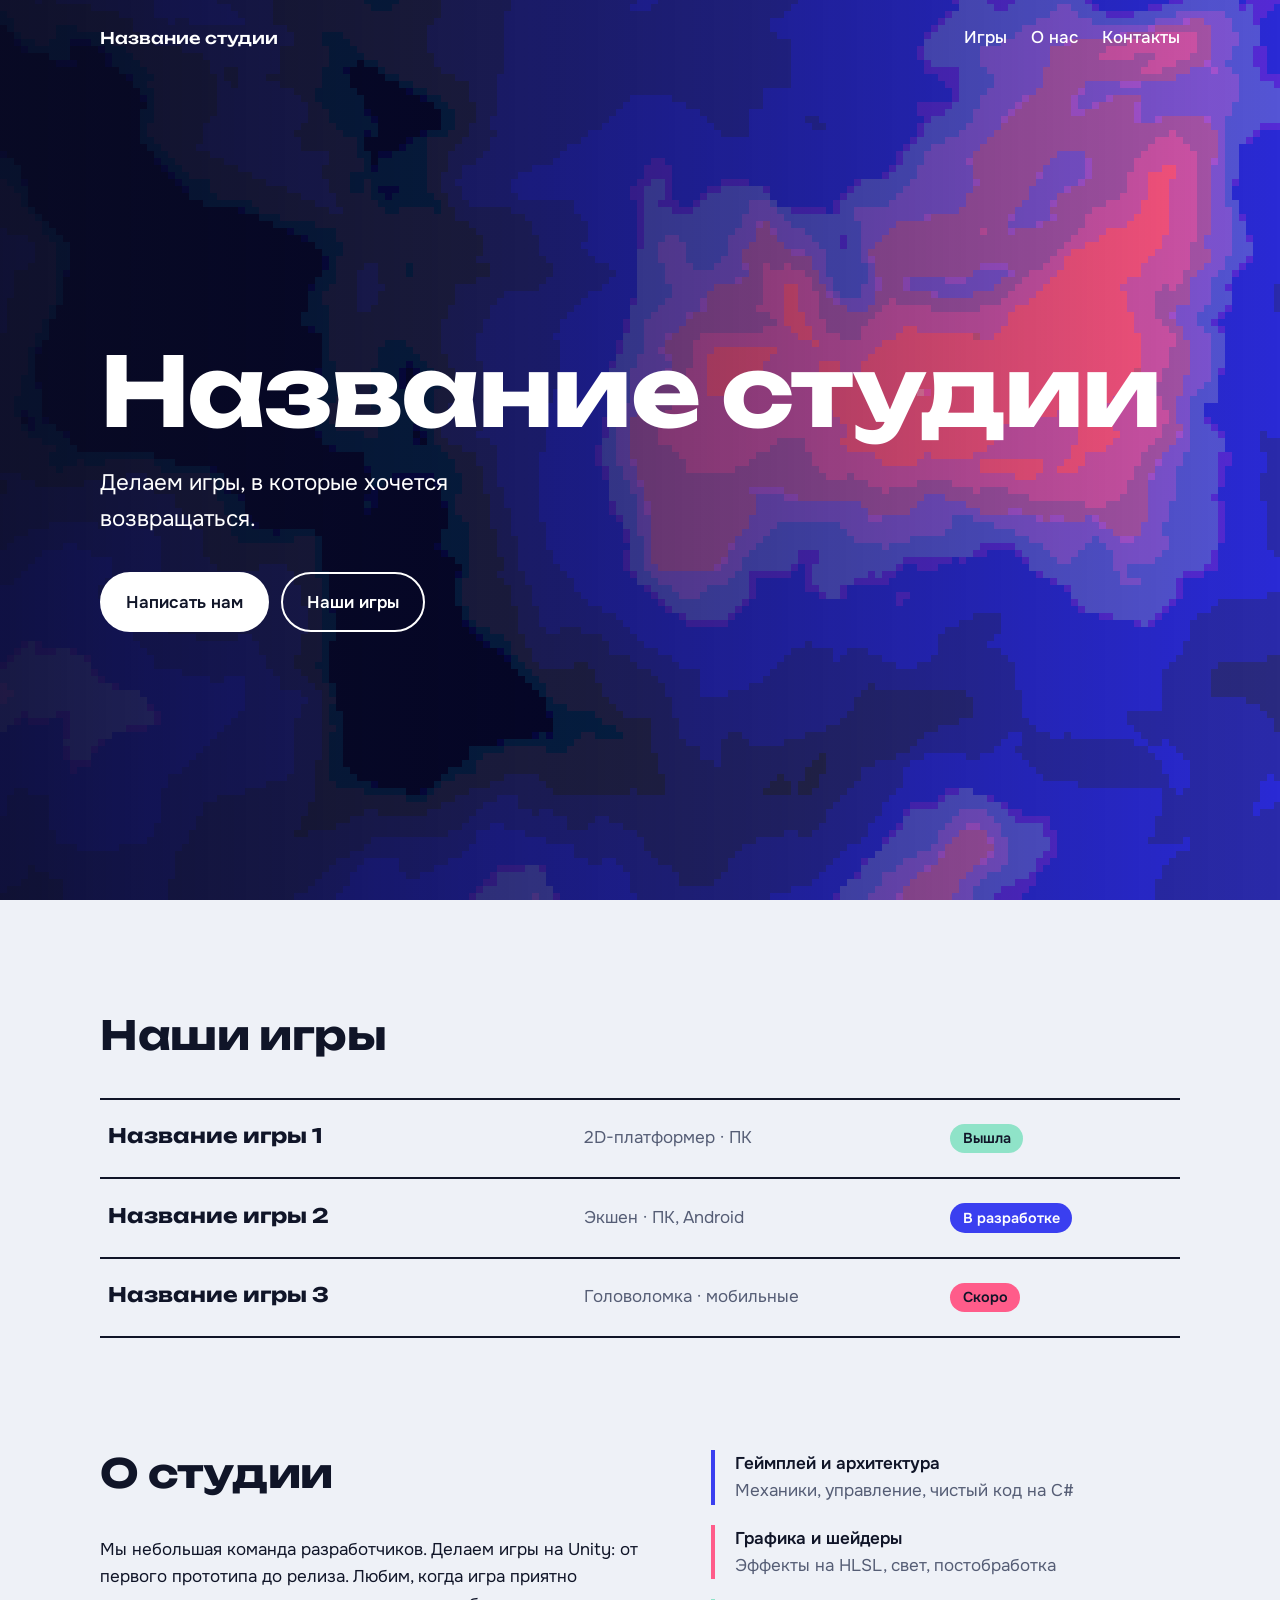
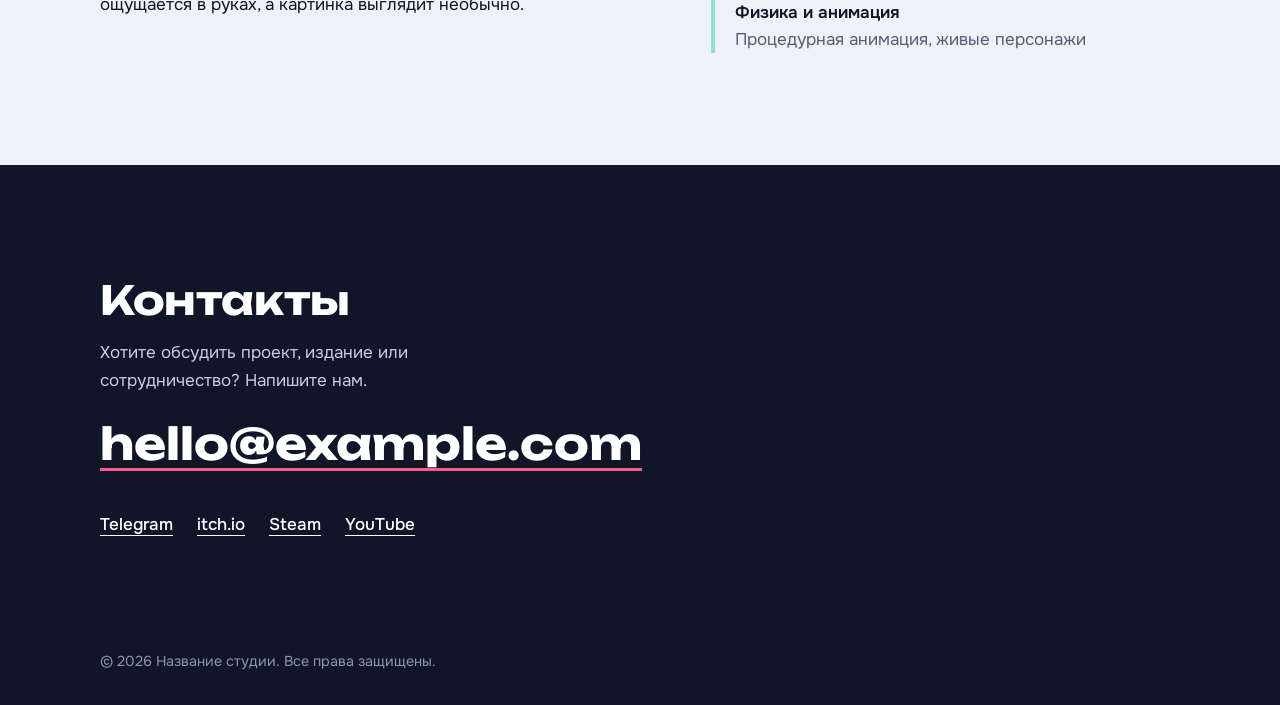
==== index.html @ 26292c89 "source repo import" ====
<!DOCTYPE html>
<html lang="ru">
<head>
<meta charset="utf-8">
<meta name="viewport" content="width=device-width, initial-scale=1">
<title>Название студии — разработка игр</title>
<meta name="description" content="Небольшая студия, которая делает игры на Unity. Смотрите наши проекты и пишите нам.">
<link rel="icon" href="data:image/svg+xml,<svg xmlns='http://www.w3.org/2000/svg' viewBox='0 0 100 100'><text y='.9em' font-size='90'>🎮</text></svg>">
<link rel="preconnect" href="https://fonts.googleapis.com">
<link rel="preconnect" href="https://fonts.gstatic.com" crossorigin>
<link href="https://fonts.googleapis.com/css2?family=Onest:wght@400;500;600&family=Unbounded:wght@500;700&display=swap" rel="stylesheet">
<style>
:root{
  --paper:#EEF1F7; --ink:#101528; --muted:#555d75;
  --cobalt:#3A3FF0; --pink:#FF5C8A; --mint:#8FE3C8;
  --display:"Unbounded","Arial Black",system-ui,sans-serif;
  --body:"Onest",system-ui,-apple-system,"Segoe UI",sans-serif;
}
*{box-sizing:border-box;margin:0}
html{scroll-behavior:smooth}
body{background:var(--paper);color:var(--ink);font:400 1.0625rem/1.6 var(--body);-webkit-font-smoothing:antialiased}
a{color:inherit}
:focus-visible{outline:3px solid var(--pink);outline-offset:3px}
.wrap{width:min(1080px,100% - 2.5rem);margin-inline:auto}

/* Hero */
.hero{position:relative;min-height:100svh;display:flex;flex-direction:column;color:#fff;background:linear-gradient(135deg,#14163f,#3A3FF0 60%,#FF5C8A);overflow:hidden}
.hero canvas{position:absolute;inset:0;width:100%;height:100%;display:block}
.hero::after{content:"";position:absolute;inset:0;background:linear-gradient(90deg,rgba(10,12,35,.82),rgba(10,12,35,.35) 60%,rgba(10,12,35,0))}
.hero>*:not(canvas){position:relative;z-index:1}
.nav{display:flex;justify-content:space-between;align-items:center;padding-block:1.5rem}
.logo{font:700 1rem var(--display);text-decoration:none}
.nav ul{display:flex;gap:1.5rem;list-style:none;padding:0}
.nav a{text-decoration:none;font-weight:500}
.nav ul a:hover{text-decoration:underline;text-underline-offset:6px}
.hero-body{margin-block:auto;padding-block:4rem}
.hero h1{font:700 clamp(2.4rem,8vw,6rem)/1.02 var(--display);letter-spacing:-.02em;max-width:12ch}
.hero p{margin-top:1.5rem;font-size:clamp(1.1rem,2.2vw,1.4rem);max-width:30ch}
.actions{display:flex;flex-wrap:wrap;gap:.75rem;margin-top:2.25rem}
.btn{display:inline-block;padding:.9rem 1.5rem;border-radius:999px;font-weight:600;text-decoration:none;border:2px solid #fff;transition:background .15s,color .15s}
.btn.solid{background:#fff;color:var(--ink)}
.btn.solid:hover{background:var(--mint);border-color:var(--mint)}
.btn.line:hover{background:#fff;color:var(--ink)}

/* Sections */
section.block{padding-block:clamp(4rem,10vw,7rem)}
h2{font:700 clamp(1.6rem,4vw,2.5rem)/1.15 var(--display);letter-spacing:-.01em;margin-bottom:2.5rem}

/* Games */
.games{list-style:none;padding:0;border-bottom:2px solid var(--ink)}
.game{display:grid;grid-template-columns:2fr 1.5fr 1fr;gap:1rem 2rem;align-items:baseline;padding:1.5rem .5rem;border-top:2px solid var(--ink);transition:background .15s,padding .15s}
.game:hover{background:#fff;padding-inline:1.25rem}
.game h3{font:700 1.25rem/1.2 var(--display)}
.game span{color:var(--muted)}
.tag{justify-self:start;padding:.2rem .8rem;border-radius:999px;background:var(--mint);color:var(--ink)!important;font-size:.9rem;font-weight:600}
.tag.soon{background:var(--pink)}
.tag.dev{background:var(--cobalt);color:#fff!important}

/* About */
.about{display:grid;grid-template-columns:1.2fr 1fr;gap:3rem}
.about p{max-width:52ch}
.skills{list-style:none;padding:0;display:grid;gap:1.25rem}
.skills li{padding-left:1.25rem;border-left:4px solid var(--cobalt)}
.skills li:nth-child(2){border-color:var(--pink)}
.skills li:nth-child(3){border-color:var(--mint)}
.skills b{display:block;font-weight:600}
.skills span{color:var(--muted)}

/* Contact */
.contact{background:var(--ink);color:#fff}
.contact h2{margin-bottom:1rem}
.contact p{max-width:40ch;color:#c8cee0}
.mail{display:inline-block;margin-top:1.5rem;font:700 clamp(1.3rem,4.5vw,2.75rem)/1.2 var(--display);text-decoration-thickness:3px;text-underline-offset:8px;text-decoration-color:var(--pink)}
.mail:hover{text-decoration-color:var(--mint)}
.links{display:flex;flex-wrap:wrap;gap:1.5rem;list-style:none;padding:0;margin-top:2.5rem}
.links a{font-weight:500;text-underline-offset:5px}
footer{background:var(--ink);color:#8d95ad;padding-bottom:2rem;font-size:.9rem}

@media (max-width:720px){
  .nav ul{gap:1rem}
  .game{grid-template-columns:1fr;gap:.35rem}
  .about{grid-template-columns:1fr;gap:2.5rem}
}
</style>
</head>
<body>

<header class="hero" id="top">
  <canvas id="fx" aria-hidden="true"></canvas>
  <div class="wrap">
    <nav class="nav" aria-label="Основное меню">
      <!-- ЗАМЕНИТЕ: название студии -->
      <a class="logo" href="#top">Название студии</a>
      <ul>
        <li><a href="#games">Игры</a></li>
        <li><a href="#about">О нас</a></li>
        <li><a href="#contact">Контакты</a></li>
      </ul>
    </nav>
  </div>
  <div class="wrap hero-body">
    <h1>Название студии</h1>
    <p>Делаем игры, в которые хочется возвращаться.</p>
    <div class="actions">
      <a class="btn solid" href="#contact">Написать нам</a>
      <a class="btn line" href="#games">Наши игры</a>
    </div>
  </div>
</header>

<main>
  <section class="block" id="games">
    <div class="wrap">
      <h2>Наши игры</h2>
      <!-- ЗАМЕНИТЕ: названия, жанры, платформы, ссылки -->
      <ul class="games">
        <li class="game">
          <h3>Название игры 1</h3>
          <span>2D-платформер · ПК</span>
          <span class="tag">Вышла</span>
        </li>
        <li class="game">
          <h3>Название игры 2</h3>
          <span>Экшен · ПК, Android</span>
          <span class="tag dev">В разработке</span>
        </li>
        <li class="game">
          <h3>Название игры 3</h3>
          <span>Головоломка · мобильные</span>
          <span class="tag soon">Скоро</span>
        </li>
      </ul>
    </div>
  </section>

  <section class="block" id="about" style="padding-top:0">
    <div class="wrap about">
      <div>
        <h2>О студии</h2>
        <p>Мы небольшая команда разработчиков. Делаем игры на Unity: от первого прототипа до релиза. Любим, когда игра приятно ощущается в руках, а картинка выглядит необычно.</p>
      </div>
      <ul class="skills">
        <li><b>Геймплей и архитектура</b><span>Механики, управление, чистый код на C#</span></li>
        <li><b>Графика и шейдеры</b><span>Эффекты на HLSL, свет, постобработка</span></li>
        <li><b>Физика и анимация</b><span>Процедурная анимация, живые персонажи</span></li>
      </ul>
    </div>
  </section>

  <section class="block contact" id="contact">
    <div class="wrap">
      <h2>Контакты</h2>
      <p>Хотите обсудить проект, издание или сотрудничество? Напишите нам.</p>
      <!-- ЗАМЕНИТЕ: почта и ссылки -->
      <a class="mail" href="mailto:hello@example.com">hello@example.com</a>
      <ul class="links">
        <li><a href="https://t.me/your_studio">Telegram</a></li>
        <li><a href="https://your-studio.itch.io">itch.io</a></li>
        <li><a href="https://store.steampowered.com/">Steam</a></li>
        <li><a href="https://youtube.com/">YouTube</a></li>
      </ul>
    </div>
  </section>
</main>

<footer>
  <div class="wrap">© <span id="year">2026</span> Название студии. Все права защищены.</div>
</footer>

<script>
document.getElementById('year').textContent = new Date().getFullYear();

// Шейдер в шапке: пиксельный «живой» фон. Если WebGL нет, остаётся градиент.
(function () {
  var cv = document.getElementById('fx');
  var gl = cv.getContext('webgl');
  if (!gl) return;

  var vs = 'attribute vec2 a;void main(){gl_Position=vec4(a,0.,1.);}';
  var fs = [
    'precision mediump float;',
    'uniform vec2 r;uniform float t;uniform vec2 m;',
    'float h(vec2 p){return fract(sin(dot(p,vec2(127.1,311.7)))*43758.5453);}',
    'float n(vec2 p){vec2 i=floor(p),f=fract(p);f=f*f*(3.-2.*f);',
    ' return mix(mix(h(i),h(i+vec2(1,0)),f.x),mix(h(i+vec2(0,1)),h(i+vec2(1,1)),f.x),f.y);}',
    'float fbm(vec2 p){float v=0.,a=.5;for(int i=0;i<5;i++){v+=a*n(p);p*=2.;a*=.5;}return v;}',
    'void main(){',
    ' vec2 px=floor(gl_FragCoord.xy/7.)*7.+3.5;',
    ' vec2 p=(px-.5*r)/r.y;',
    ' float d=length(p-(m-.5*r)/r.y);',
    ' p+=.18*vec2(fbm(p*3.+t*.1),fbm(p*3.-t*.1+5.));',
    ' float q=fbm(p*2.5+vec2(fbm(p*2.+t*.15)))+.35*exp(-d*3.);',
    ' vec3 c=mix(vec3(.06,.07,.2),vec3(.23,.25,.94),smoothstep(.2,.7,q));',
    ' c=mix(c,vec3(1.,.36,.54),smoothstep(.6,.85,q));',
    ' c+=vec3(.56,.89,.78)*smoothstep(.85,1.,q)*.6;',
    ' c=floor(c*6.+.5)/6.;',
    ' gl_FragColor=vec4(c,1.);}'
  ].join('\n');

  function sh(type, src) {
    var s = gl.createShader(type);
    gl.shaderSource(s, src); gl.compileShader(s);
    return gl.getShaderParameter(s, gl.COMPILE_STATUS) ? s : null;
  }
  var v = sh(gl.VERTEX_SHADER, vs), f = sh(gl.FRAGMENT_SHADER, fs);
  if (!v || !f) return;
  var pr = gl.createProgram();
  gl.attachShader(pr, v); gl.attachShader(pr, f); gl.linkProgram(pr);
  if (!gl.getProgramParameter(pr, gl.LINK_STATUS)) return;
  gl.useProgram(pr);

  var buf = gl.createBuffer();
  gl.bindBuffer(gl.ARRAY_BUFFER, buf);
  gl.bufferData(gl.ARRAY_BUFFER, new Float32Array([-1,-1, 1,-1, -1,1, 1,1]), gl.STATIC_DRAW);
  var loc = gl.getAttribLocation(pr, 'a');
  gl.enableVertexAttribArray(loc);
  gl.vertexAttribPointer(loc, 2, gl.FLOAT, false, 0, 0);

  var uR = gl.getUniformLocation(pr, 'r'), uT = gl.getUniformLocation(pr, 't'), uM = gl.getUniformLocation(pr, 'm');
  var mouse = [0, 0], start = performance.now();
  var still = window.matchMedia('(prefers-reduced-motion: reduce)').matches;

  function resize() {
    cv.width = cv.clientWidth; cv.height = cv.clientHeight;
    gl.viewport(0, 0, cv.width, cv.height);
    if (!mouse[0]) mouse = [cv.width * .7, cv.height * .5];
  }
  function draw(now) {
    gl.uniform2f(uR, cv.width, cv.height);
    gl.uniform1f(uT, still ? 0 : (now - start) / 1000);
    gl.uniform2f(uM, mouse[0], mouse[1]);
    gl.drawArrays(gl.TRIANGLE_STRIP, 0, 4);
    if (!still) requestAnimationFrame(draw);
  }
  window.addEventListener('resize', function () { resize(); if (still) draw(0); });
  cv.parentElement.addEventListener('pointermove', function (e) {
    var b = cv.getBoundingClientRect();
    mouse = [e.clientX - b.left, b.height - (e.clientY - b.top)];
    if (still) draw(0);
  });
  resize();
  requestAnimationFrame(draw);
})();
</script>
</body>
</html>
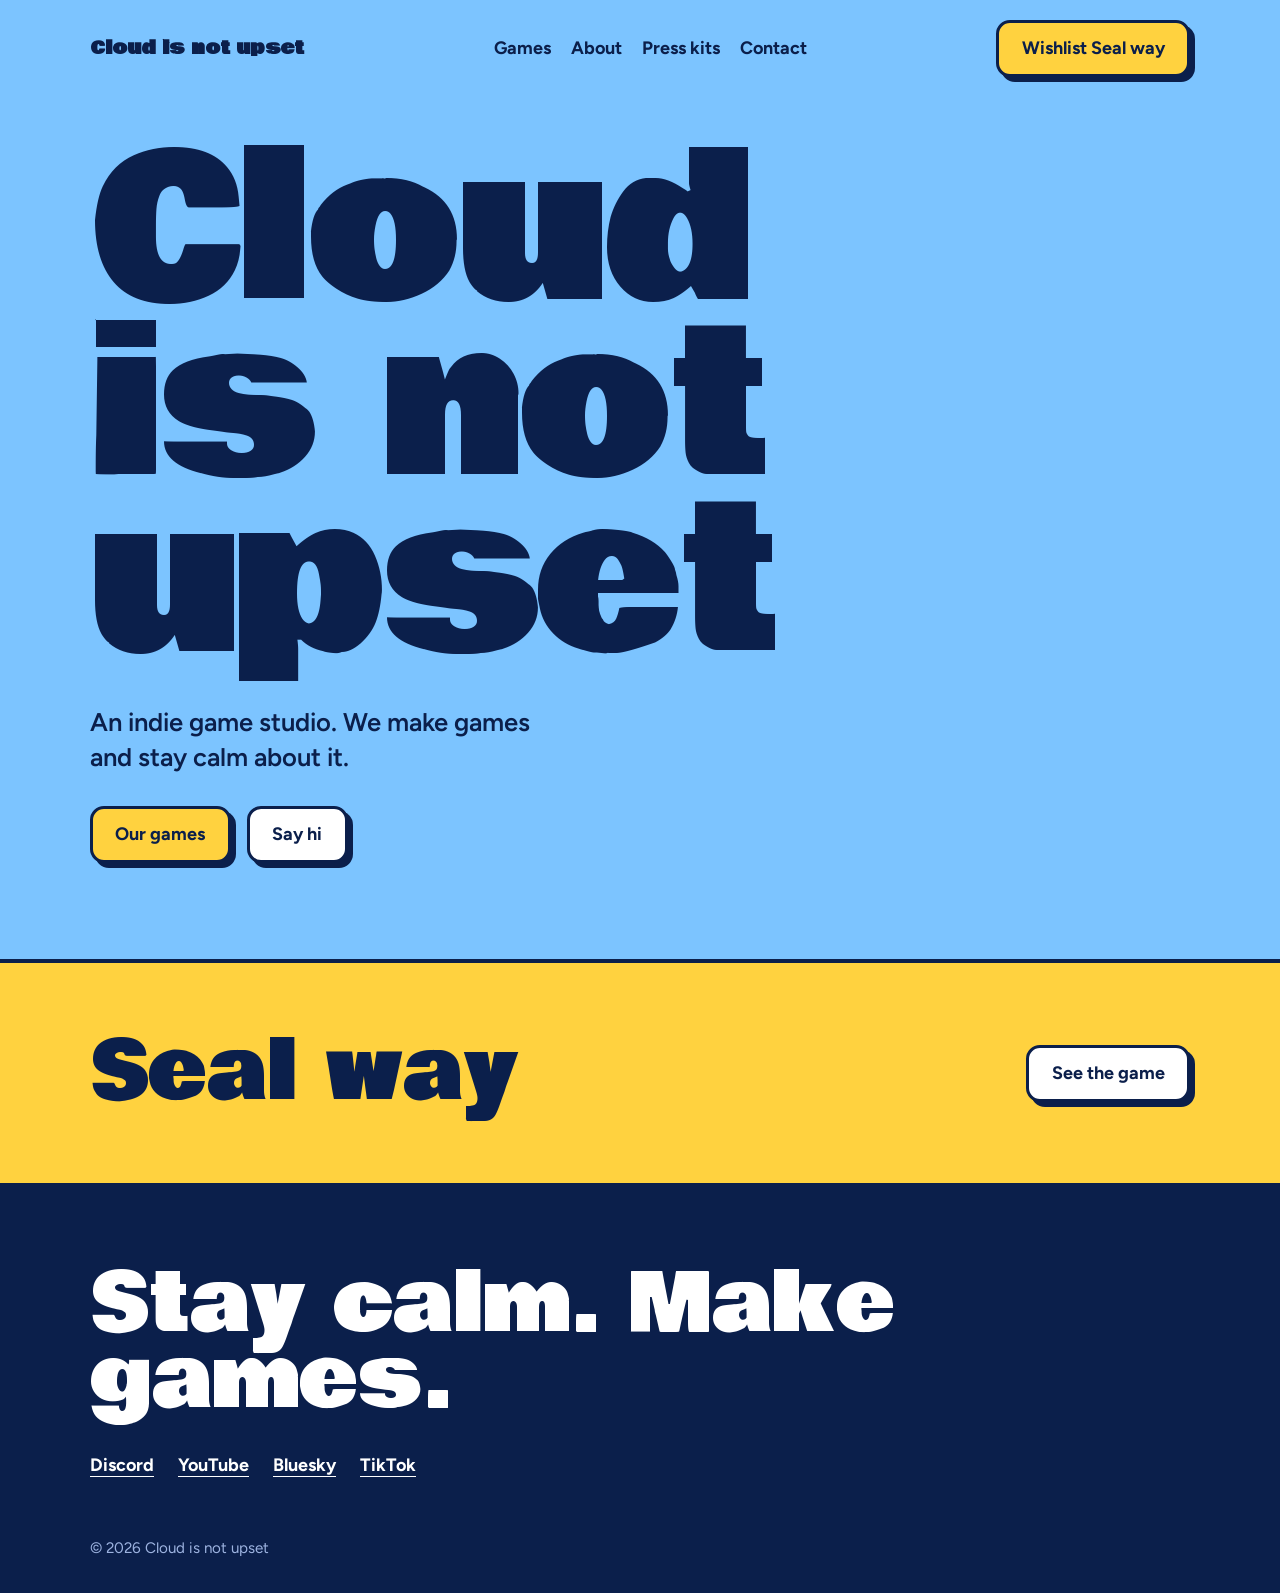
==== commit 2403bab7: "feat;" ====
--- a/index.html
+++ b/index.html
@@ -1,246 +1,52 @@
 <!DOCTYPE html>
-<html lang="ru">
+<html lang="en">
 <head>
 <meta charset="utf-8">
 <meta name="viewport" content="width=device-width, initial-scale=1">
-<title>Название студии — разработка игр</title>
-<meta name="description" content="Небольшая студия, которая делает игры на Unity. Смотрите наши проекты и пишите нам.">
-<link rel="icon" href="data:image/svg+xml,<svg xmlns='http://www.w3.org/2000/svg' viewBox='0 0 100 100'><text y='.9em' font-size='90'>🎮</text></svg>">
+<title>Cloud is not upset</title>
+<meta name="description" content="Cloud is not upset is an indie game studio. Home of Seal way.">
+<link rel="icon" href="data:image/svg+xml,<svg xmlns='http://www.w3.org/2000/svg' viewBox='0 0 100 100'><text y='.9em' font-size='90'>☁️</text></svg>">
 <link rel="preconnect" href="https://fonts.googleapis.com">
 <link rel="preconnect" href="https://fonts.gstatic.com" crossorigin>
-<link href="https://fonts.googleapis.com/css2?family=Onest:wght@400;500;600&family=Unbounded:wght@500;700&display=swap" rel="stylesheet">
-<style>
-:root{
-  --paper:#EEF1F7; --ink:#101528; --muted:#555d75;
-  --cobalt:#3A3FF0; --pink:#FF5C8A; --mint:#8FE3C8;
-  --display:"Unbounded","Arial Black",system-ui,sans-serif;
-  --body:"Onest",system-ui,-apple-system,"Segoe UI",sans-serif;
-}
-*{box-sizing:border-box;margin:0}
-html{scroll-behavior:smooth}
-body{background:var(--paper);color:var(--ink);font:400 1.0625rem/1.6 var(--body);-webkit-font-smoothing:antialiased}
-a{color:inherit}
-:focus-visible{outline:3px solid var(--pink);outline-offset:3px}
-.wrap{width:min(1080px,100% - 2.5rem);margin-inline:auto}
-
-/* Hero */
-.hero{position:relative;min-height:100svh;display:flex;flex-direction:column;color:#fff;background:linear-gradient(135deg,#14163f,#3A3FF0 60%,#FF5C8A);overflow:hidden}
-.hero canvas{position:absolute;inset:0;width:100%;height:100%;display:block}
-.hero::after{content:"";position:absolute;inset:0;background:linear-gradient(90deg,rgba(10,12,35,.82),rgba(10,12,35,.35) 60%,rgba(10,12,35,0))}
-.hero>*:not(canvas){position:relative;z-index:1}
-.nav{display:flex;justify-content:space-between;align-items:center;padding-block:1.5rem}
-.logo{font:700 1rem var(--display);text-decoration:none}
-.nav ul{display:flex;gap:1.5rem;list-style:none;padding:0}
-.nav a{text-decoration:none;font-weight:500}
-.nav ul a:hover{text-decoration:underline;text-underline-offset:6px}
-.hero-body{margin-block:auto;padding-block:4rem}
-.hero h1{font:700 clamp(2.4rem,8vw,6rem)/1.02 var(--display);letter-spacing:-.02em;max-width:12ch}
-.hero p{margin-top:1.5rem;font-size:clamp(1.1rem,2.2vw,1.4rem);max-width:30ch}
-.actions{display:flex;flex-wrap:wrap;gap:.75rem;margin-top:2.25rem}
-.btn{display:inline-block;padding:.9rem 1.5rem;border-radius:999px;font-weight:600;text-decoration:none;border:2px solid #fff;transition:background .15s,color .15s}
-.btn.solid{background:#fff;color:var(--ink)}
-.btn.solid:hover{background:var(--mint);border-color:var(--mint)}
-.btn.line:hover{background:#fff;color:var(--ink)}
-
-/* Sections */
-section.block{padding-block:clamp(4rem,10vw,7rem)}
-h2{font:700 clamp(1.6rem,4vw,2.5rem)/1.15 var(--display);letter-spacing:-.01em;margin-bottom:2.5rem}
-
-/* Games */
-.games{list-style:none;padding:0;border-bottom:2px solid var(--ink)}
-.game{display:grid;grid-template-columns:2fr 1.5fr 1fr;gap:1rem 2rem;align-items:baseline;padding:1.5rem .5rem;border-top:2px solid var(--ink);transition:background .15s,padding .15s}
-.game:hover{background:#fff;padding-inline:1.25rem}
-.game h3{font:700 1.25rem/1.2 var(--display)}
-.game span{color:var(--muted)}
-.tag{justify-self:start;padding:.2rem .8rem;border-radius:999px;background:var(--mint);color:var(--ink)!important;font-size:.9rem;font-weight:600}
-.tag.soon{background:var(--pink)}
-.tag.dev{background:var(--cobalt);color:#fff!important}
-
-/* About */
-.about{display:grid;grid-template-columns:1.2fr 1fr;gap:3rem}
-.about p{max-width:52ch}
-.skills{list-style:none;padding:0;display:grid;gap:1.25rem}
-.skills li{padding-left:1.25rem;border-left:4px solid var(--cobalt)}
-.skills li:nth-child(2){border-color:var(--pink)}
-.skills li:nth-child(3){border-color:var(--mint)}
-.skills b{display:block;font-weight:600}
-.skills span{color:var(--muted)}
-
-/* Contact */
-.contact{background:var(--ink);color:#fff}
-.contact h2{margin-bottom:1rem}
-.contact p{max-width:40ch;color:#c8cee0}
-.mail{display:inline-block;margin-top:1.5rem;font:700 clamp(1.3rem,4.5vw,2.75rem)/1.2 var(--display);text-decoration-thickness:3px;text-underline-offset:8px;text-decoration-color:var(--pink)}
-.mail:hover{text-decoration-color:var(--mint)}
-.links{display:flex;flex-wrap:wrap;gap:1.5rem;list-style:none;padding:0;margin-top:2.5rem}
-.links a{font-weight:500;text-underline-offset:5px}
-footer{background:var(--ink);color:#8d95ad;padding-bottom:2rem;font-size:.9rem}
-
-@media (max-width:720px){
-  .nav ul{gap:1rem}
-  .game{grid-template-columns:1fr;gap:.35rem}
-  .about{grid-template-columns:1fr;gap:2.5rem}
-}
-</style>
+<link href="https://fonts.googleapis.com/css2?family=Bowlby+One&family=Figtree:wght@400;600;700&display=swap" rel="stylesheet">
+<link rel="stylesheet" href="style.css">
 </head>
 <body>
-
-<header class="hero" id="top">
-  <canvas id="fx" aria-hidden="true"></canvas>
+<header class="hero">
+  <div class="cloud" style="--w:260px;--y:38%;--t:70s;--d:-20s;--x:55%" aria-hidden="true"></div>
+  <div class="cloud" style="--w:180px;--y:62%;--t:90s;--d:-55s;--x:20%" aria-hidden="true"></div>
+  <div class="cloud" style="--w:340px;--y:78%;--t:110s;--d:-80s;--x:70%" aria-hidden="true"></div>
   <div class="wrap">
-    <nav class="nav" aria-label="Основное меню">
-      <!-- ЗАМЕНИТЕ: название студии -->
-      <a class="logo" href="#top">Название студии</a>
-      <ul>
-        <li><a href="#games">Игры</a></li>
-        <li><a href="#about">О нас</a></li>
-        <li><a href="#contact">Контакты</a></li>
-      </ul>
-    </nav>
-  </div>
-  <div class="wrap hero-body">
-    <h1>Название студии</h1>
-    <p>Делаем игры, в которые хочется возвращаться.</p>
-    <div class="actions">
-      <a class="btn solid" href="#contact">Написать нам</a>
-      <a class="btn line" href="#games">Наши игры</a>
+    <nav class="top" aria-label="Main"><a class="logo" href="index.html">Cloud is not upset</a><ul><li><a href="games.html">Games</a></li><li><a href="about.html">About</a></li><li><a href="press.html">Press kits</a></li><li><a href="contact.html">Contact</a></li></ul><a class="btn" href="https://store.steampowered.com/">Wishlist Seal way</a></nav>
+    <h1>Cloud<br>is not<br>upset</h1>
+    <p>An indie game studio. We make games and stay calm about it.</p>
+    <div class="btns">
+      <a class="btn" href="games.html">Our games</a>
+      <a class="btn white" href="contact.html">Say hi</a>
     </div>
   </div>
 </header>
-
 <main>
-  <section class="block" id="games">
+  <section class="band">
     <div class="wrap">
-      <h2>Наши игры</h2>
-      <!-- ЗАМЕНИТЕ: названия, жанры, платформы, ссылки -->
-      <ul class="games">
-        <li class="game">
-          <h3>Название игры 1</h3>
-          <span>2D-платформер · ПК</span>
-          <span class="tag">Вышла</span>
-        </li>
-        <li class="game">
-          <h3>Название игры 2</h3>
-          <span>Экшен · ПК, Android</span>
-          <span class="tag dev">В разработке</span>
-        </li>
-        <li class="game">
-          <h3>Название игры 3</h3>
-          <span>Головоломка · мобильные</span>
-          <span class="tag soon">Скоро</span>
-        </li>
-      </ul>
-    </div>
-  </section>
-
-  <section class="block" id="about" style="padding-top:0">
-    <div class="wrap about">
-      <div>
-        <h2>О студии</h2>
-        <p>Мы небольшая команда разработчиков. Делаем игры на Unity: от первого прототипа до релиза. Любим, когда игра приятно ощущается в руках, а картинка выглядит необычно.</p>
-      </div>
-      <ul class="skills">
-        <li><b>Геймплей и архитектура</b><span>Механики, управление, чистый код на C#</span></li>
-        <li><b>Графика и шейдеры</b><span>Эффекты на HLSL, свет, постобработка</span></li>
-        <li><b>Физика и анимация</b><span>Процедурная анимация, живые персонажи</span></li>
-      </ul>
-    </div>
-  </section>
-
-  <section class="block contact" id="contact">
-    <div class="wrap">
-      <h2>Контакты</h2>
-      <p>Хотите обсудить проект, издание или сотрудничество? Напишите нам.</p>
-      <!-- ЗАМЕНИТЕ: почта и ссылки -->
-      <a class="mail" href="mailto:hello@example.com">hello@example.com</a>
-      <ul class="links">
-        <li><a href="https://t.me/your_studio">Telegram</a></li>
-        <li><a href="https://your-studio.itch.io">itch.io</a></li>
-        <li><a href="https://store.steampowered.com/">Steam</a></li>
-        <li><a href="https://youtube.com/">YouTube</a></li>
-      </ul>
+      <h2>Seal way</h2>
+      <a class="btn white" href="games.html">See the game</a>
     </div>
   </section>
 </main>
-
 <footer>
-  <div class="wrap">© <span id="year">2026</span> Название студии. Все права защищены.</div>
+  <div class="wrap">
+    <h2>Stay calm. Make games.</h2>
+    <!-- REPLACE: social links -->
+    <ul class="links">
+      <li><a href="https://discord.com/">Discord</a></li>
+      <li><a href="https://www.youtube.com/">YouTube</a></li>
+      <li><a href="https://bsky.app/">Bluesky</a></li>
+      <li><a href="https://www.tiktok.com/">TikTok</a></li>
+    </ul>
+    <p class="fine">© <span id="year">2026</span> Cloud is not upset</p>
+  </div>
 </footer>
-
-<script>
-document.getElementById('year').textContent = new Date().getFullYear();
-
-// Шейдер в шапке: пиксельный «живой» фон. Если WebGL нет, остаётся градиент.
-(function () {
-  var cv = document.getElementById('fx');
-  var gl = cv.getContext('webgl');
-  if (!gl) return;
-
-  var vs = 'attribute vec2 a;void main(){gl_Position=vec4(a,0.,1.);}';
-  var fs = [
-    'precision mediump float;',
-    'uniform vec2 r;uniform float t;uniform vec2 m;',
-    'float h(vec2 p){return fract(sin(dot(p,vec2(127.1,311.7)))*43758.5453);}',
-    'float n(vec2 p){vec2 i=floor(p),f=fract(p);f=f*f*(3.-2.*f);',
-    ' return mix(mix(h(i),h(i+vec2(1,0)),f.x),mix(h(i+vec2(0,1)),h(i+vec2(1,1)),f.x),f.y);}',
-    'float fbm(vec2 p){float v=0.,a=.5;for(int i=0;i<5;i++){v+=a*n(p);p*=2.;a*=.5;}return v;}',
-    'void main(){',
-    ' vec2 px=floor(gl_FragCoord.xy/7.)*7.+3.5;',
-    ' vec2 p=(px-.5*r)/r.y;',
-    ' float d=length(p-(m-.5*r)/r.y);',
-    ' p+=.18*vec2(fbm(p*3.+t*.1),fbm(p*3.-t*.1+5.));',
-    ' float q=fbm(p*2.5+vec2(fbm(p*2.+t*.15)))+.35*exp(-d*3.);',
-    ' vec3 c=mix(vec3(.06,.07,.2),vec3(.23,.25,.94),smoothstep(.2,.7,q));',
-    ' c=mix(c,vec3(1.,.36,.54),smoothstep(.6,.85,q));',
-    ' c+=vec3(.56,.89,.78)*smoothstep(.85,1.,q)*.6;',
-    ' c=floor(c*6.+.5)/6.;',
-    ' gl_FragColor=vec4(c,1.);}'
-  ].join('\n');
-
-  function sh(type, src) {
-    var s = gl.createShader(type);
-    gl.shaderSource(s, src); gl.compileShader(s);
-    return gl.getShaderParameter(s, gl.COMPILE_STATUS) ? s : null;
-  }
-  var v = sh(gl.VERTEX_SHADER, vs), f = sh(gl.FRAGMENT_SHADER, fs);
-  if (!v || !f) return;
-  var pr = gl.createProgram();
-  gl.attachShader(pr, v); gl.attachShader(pr, f); gl.linkProgram(pr);
-  if (!gl.getProgramParameter(pr, gl.LINK_STATUS)) return;
-  gl.useProgram(pr);
-
-  var buf = gl.createBuffer();
-  gl.bindBuffer(gl.ARRAY_BUFFER, buf);
-  gl.bufferData(gl.ARRAY_BUFFER, new Float32Array([-1,-1, 1,-1, -1,1, 1,1]), gl.STATIC_DRAW);
-  var loc = gl.getAttribLocation(pr, 'a');
-  gl.enableVertexAttribArray(loc);
-  gl.vertexAttribPointer(loc, 2, gl.FLOAT, false, 0, 0);
-
-  var uR = gl.getUniformLocation(pr, 'r'), uT = gl.getUniformLocation(pr, 't'), uM = gl.getUniformLocation(pr, 'm');
-  var mouse = [0, 0], start = performance.now();
-  var still = window.matchMedia('(prefers-reduced-motion: reduce)').matches;
-
-  function resize() {
-    cv.width = cv.clientWidth; cv.height = cv.clientHeight;
-    gl.viewport(0, 0, cv.width, cv.height);
-    if (!mouse[0]) mouse = [cv.width * .7, cv.height * .5];
-  }
-  function draw(now) {
-    gl.uniform2f(uR, cv.width, cv.height);
-    gl.uniform1f(uT, still ? 0 : (now - start) / 1000);
-    gl.uniform2f(uM, mouse[0], mouse[1]);
-    gl.drawArrays(gl.TRIANGLE_STRIP, 0, 4);
-    if (!still) requestAnimationFrame(draw);
-  }
-  window.addEventListener('resize', function () { resize(); if (still) draw(0); });
-  cv.parentElement.addEventListener('pointermove', function (e) {
-    var b = cv.getBoundingClientRect();
-    mouse = [e.clientX - b.left, b.height - (e.clientY - b.top)];
-    if (still) draw(0);
-  });
-  resize();
-  requestAnimationFrame(draw);
-})();
-</script>
+<script src="script.js"></script>
 </body>
 </html>
--- a/style.css
+++ b/style.css
@@ -0,0 +1,93 @@
+:root{
+  --sky:#7CC4FF; --ink:#0B1F4B; --cloud:#fff; --sun:#FFD23F;
+  --display:"Bowlby One","Arial Black",Impact,sans-serif;
+  --body:"Figtree",system-ui,-apple-system,"Segoe UI",sans-serif;
+}
+*{box-sizing:border-box;margin:0}
+html{scroll-behavior:smooth}
+body{background:var(--sky);color:var(--ink);font:400 1.125rem/1.6 var(--body);-webkit-font-smoothing:antialiased}
+a{color:inherit}
+:focus-visible{outline:4px solid var(--ink);outline-offset:3px}
+.wrap{width:min(1100px,100% - 2.5rem);margin-inline:auto}
+
+/* Top bar */
+.top{position:relative;z-index:2;display:flex;flex-wrap:wrap;gap:1rem 2rem;justify-content:space-between;align-items:center;padding-block:1.25rem}
+.top ul{display:flex;flex-wrap:wrap;gap:1.25rem;list-style:none;padding:0}
+.top a{font-weight:700;text-decoration:none}
+.top ul a:hover{text-decoration:underline;text-decoration-thickness:3px;text-underline-offset:6px}
+.btn{display:inline-block;padding:.7rem 1.4rem;border:3px solid var(--ink);border-radius:14px;background:var(--sun);font-weight:700;text-decoration:none;box-shadow:5px 5px 0 var(--ink);transition:transform .12s,box-shadow .12s}
+.btn:hover{transform:translate(3px,3px);box-shadow:2px 2px 0 var(--ink)}
+.btn.white{background:var(--cloud)}
+
+/* Hero */
+.hero{position:relative;overflow:hidden;padding-bottom:clamp(3rem,8vw,6rem)}
+.hero h1{position:relative;z-index:1;font:400 clamp(3.4rem,17vw,12.5rem)/.88 var(--display);letter-spacing:-.02em;margin-top:clamp(1rem,4vw,3rem)}
+.hero p{position:relative;z-index:1;margin-top:2rem;max-width:26ch;font-size:clamp(1.2rem,2.4vw,1.6rem);font-weight:600;line-height:1.35}
+.cloud{position:absolute;width:var(--w);height:calc(var(--w)*.32);background:var(--cloud);border-radius:999px;left:-30%;top:var(--y);animation:drift var(--t) linear infinite;animation-delay:var(--d)}
+.cloud::before,.cloud::after{content:"";position:absolute;background:var(--cloud);border-radius:50%}
+.cloud::before{width:42%;height:140%;left:16%;bottom:35%}
+.cloud::after{width:30%;height:100%;left:46%;bottom:45%}
+@keyframes drift{to{transform:translateX(calc(100vw + 70%))}}
+@media (prefers-reduced-motion:reduce){.cloud{animation:none;left:var(--x)}}
+
+/* Games */
+.games{background:var(--sun);border-block:4px solid var(--ink);padding-block:clamp(3rem,8vw,6rem)}
+h2{font:400 clamp(2.4rem,7vw,5rem)/.95 var(--display);margin-bottom:2.5rem}
+.game{display:grid;grid-template-columns:1.4fr 1fr;gap:2.5rem;align-items:center}
+.trailer{position:relative;aspect-ratio:16/9;background:var(--ink);border:4px solid var(--ink);border-radius:20px;box-shadow:10px 10px 0 var(--ink);overflow:hidden;display:grid;place-items:center;color:var(--cloud)}
+.trailer iframe{position:absolute;inset:0;width:100%;height:100%;border:0}
+.play{width:84px;height:84px;border-radius:50%;background:var(--sun);display:grid;place-items:center}
+.play::after{content:"";margin-left:8px;border-left:26px solid var(--ink);border-block:16px solid transparent}
+.trailer small{position:absolute;bottom:1rem;left:1.25rem;font-weight:600}
+.game h3{font:400 clamp(2rem,5vw,3.25rem)/1 var(--display);margin-bottom:1rem}
+.game p{max-width:34ch}
+.game .btns{display:flex;flex-wrap:wrap;gap:1rem;margin-top:1.75rem}
+
+/* About */
+.about{padding-block:clamp(3rem,8vw,6rem)}
+.about p{max-width:36ch;font-size:clamp(1.35rem,3vw,2rem);font-weight:600;line-height:1.35}
+
+/* Press kits */
+.press{background:var(--cloud);border-top:4px solid var(--ink);padding-block:clamp(3rem,8vw,6rem)}
+.press-grid{display:grid;grid-template-columns:repeat(auto-fit,minmax(280px,1fr));gap:2.5rem}
+.panel{background:var(--sky);border:4px solid var(--ink);border-radius:20px;box-shadow:8px 8px 0 var(--ink);padding:1.75rem}
+.panel h3{font:400 1.5rem/1.1 var(--display);margin-bottom:1.25rem}
+.facts{display:grid;grid-template-columns:auto 1fr;gap:.6rem 1.25rem}
+.facts dt{font-weight:700}
+.facts dd{margin:0}
+.dl{list-style:none;padding:0;display:grid;gap:.75rem}
+.dl a{display:flex;justify-content:space-between;gap:1rem;padding:.75rem 1rem;background:var(--cloud);border:3px solid var(--ink);border-radius:12px;font-weight:700;text-decoration:none;transition:background .12s}
+.dl a:hover{background:var(--sun)}
+.dl small{font-weight:600;opacity:.7}
+.boiler{grid-column:1/-1}
+.boiler p{max-width:60ch}
+.boiler .btn{margin-top:1.25rem}
+button.btn{font:inherit;font-weight:700;color:inherit;cursor:pointer}
+
+/* Footer */
+footer{background:var(--ink);color:var(--cloud);padding-block:clamp(3rem,8vw,5rem) 2rem}
+footer h2{margin-bottom:2rem}
+.mail{font:400 clamp(1.2rem,4vw,2rem) var(--display);text-decoration-thickness:3px;text-underline-offset:8px;text-decoration-color:var(--sun)}
+.mail:hover{text-decoration-color:var(--sky)}
+.links{display:flex;flex-wrap:wrap;gap:1.5rem;list-style:none;padding:0;margin-top:2rem}
+.links a{font-weight:700;text-underline-offset:5px}
+.fine{margin-top:3.5rem;color:#9db3e0;font-size:.95rem}
+
+@media (max-width:760px){
+  .game{grid-template-columns:1fr}
+  .trailer{box-shadow:6px 6px 0 var(--ink)}
+}
+
+/* Multi-page additions */
+.logo{font:400 1.15rem/1 var(--display);text-decoration:none}
+.top ul a[aria-current]{text-decoration:underline;text-decoration-thickness:3px;text-underline-offset:6px}
+.page-head h1{font:400 clamp(3rem,12vw,8rem)/.9 var(--display);letter-spacing:-.02em;padding-block:clamp(1.5rem,5vw,4rem) clamp(2.5rem,7vw,5rem)}
+.hero .btns{position:relative;z-index:1;display:flex;flex-wrap:wrap;gap:1rem;margin-top:2rem}
+.band{background:var(--sun);border-block:4px solid var(--ink);padding-block:clamp(2.5rem,7vw,4.5rem)}
+.band .wrap{display:flex;flex-wrap:wrap;gap:1.5rem 3rem;justify-content:space-between;align-items:center}
+.band h2{margin:0}
+.contact-main{background:var(--sun);border-top:4px solid var(--ink);padding-block:clamp(3rem,8vw,6rem)}
+.contact-main p{max-width:30ch;font-size:clamp(1.3rem,3vw,1.8rem);font-weight:600;line-height:1.35}
+.big-mail{display:inline-block;margin-top:1.5rem;font:400 clamp(1.4rem,5.5vw,3.5rem)/1.15 var(--display);text-decoration-thickness:4px;text-underline-offset:8px;word-break:break-word}
+.about .btn{margin-top:2rem}
+
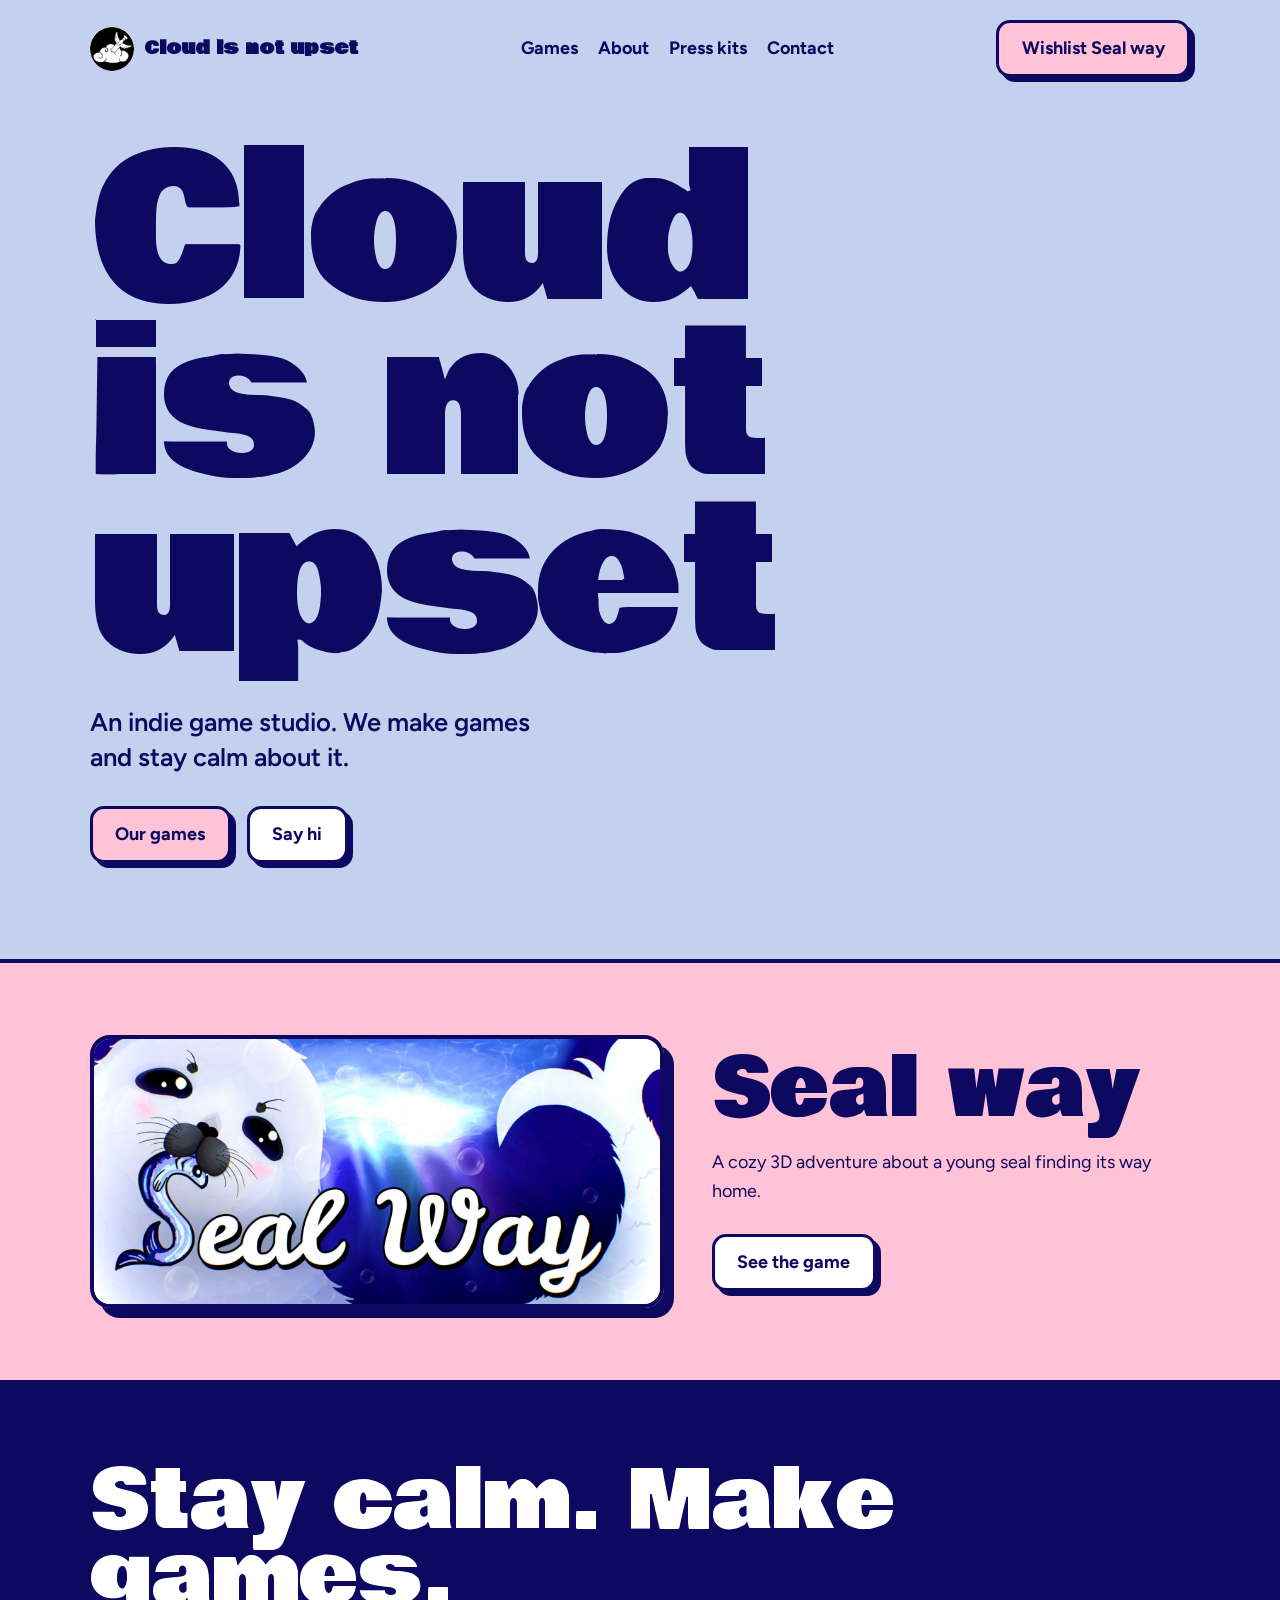
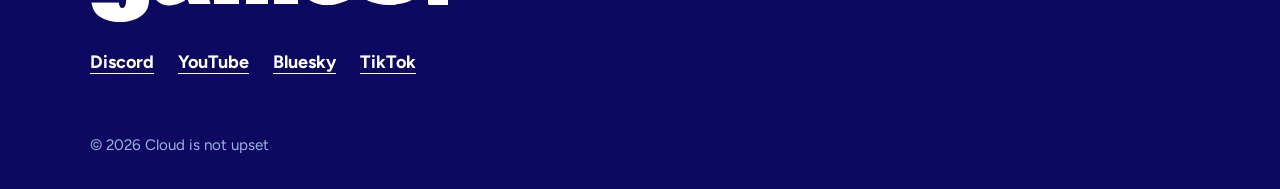
==== commit 53d73803: "feat: ScreenShots" ====
--- a/index.html
+++ b/index.html
@@ -5,7 +5,7 @@
 <meta name="viewport" content="width=device-width, initial-scale=1">
 <title>Cloud is not upset</title>
 <meta name="description" content="Cloud is not upset is an indie game studio. Home of Seal way.">
-<link rel="icon" href="data:image/svg+xml,<svg xmlns='http://www.w3.org/2000/svg' viewBox='0 0 100 100'><text y='.9em' font-size='90'>☁️</text></svg>">
+<link rel="icon" type="image/png" href="images/studio-logo.png">
 <link rel="preconnect" href="https://fonts.googleapis.com">
 <link rel="preconnect" href="https://fonts.gstatic.com" crossorigin>
 <link href="https://fonts.googleapis.com/css2?family=Bowlby+One&family=Figtree:wght@400;600;700&display=swap" rel="stylesheet">
@@ -17,7 +17,7 @@
   <div class="cloud" style="--w:180px;--y:62%;--t:90s;--d:-55s;--x:20%" aria-hidden="true"></div>
   <div class="cloud" style="--w:340px;--y:78%;--t:110s;--d:-80s;--x:70%" aria-hidden="true"></div>
   <div class="wrap">
-    <nav class="top" aria-label="Main"><a class="logo" href="index.html">Cloud is not upset</a><ul><li><a href="games.html">Games</a></li><li><a href="about.html">About</a></li><li><a href="press.html">Press kits</a></li><li><a href="contact.html">Contact</a></li></ul><a class="btn" href="https://store.steampowered.com/">Wishlist Seal way</a></nav>
+    <nav class="top" aria-label="Main"><a class="logo" href="index.html"><img src="images/studio-logo.png" alt="" width="44" height="44">Cloud is not upset</a><ul><li><a href="games.html">Games</a></li><li><a href="about.html">About</a></li><li><a href="press.html">Press kits</a></li><li><a href="contact.html">Contact</a></li></ul><a class="btn" href="https://store.steampowered.com/app/4985840/Seal_Way/">Wishlist Seal way</a></nav>
     <h1>Cloud<br>is not<br>upset</h1>
     <p>An indie game studio. We make games and stay calm about it.</p>
     <div class="btns">
@@ -28,9 +28,13 @@
 </header>
 <main>
   <section class="band">
-    <div class="wrap">
-      <h2>Seal way</h2>
-      <a class="btn white" href="games.html">See the game</a>
+    <div class="wrap kit-intro">
+      <div class="keyart img"><img src="images/key-art.jpg" alt="Seal way key art: a baby seal holding a fish" width="1600" height="748"></div>
+      <div>
+        <h2>Seal way</h2>
+        <p>A cozy 3D adventure about a young seal finding its way home.</p>
+        <div class="btns"><a class="btn white" href="games.html">See the game</a></div>
+      </div>
     </div>
   </section>
 </main>
--- a/style.css
+++ b/style.css
@@ -1,5 +1,5 @@
 :root{
-  --sky:#7CC4FF; --ink:#0B1F4B; --cloud:#fff; --sun:#FFD23F;
+  --sky:#C4D1EE; --ink:#0E0960; --cloud:#fff; --sun:#FFC2D6;
   --display:"Bowlby One","Arial Black",Impact,sans-serif;
   --body:"Figtree",system-ui,-apple-system,"Segoe UI",sans-serif;
 }
@@ -91,3 +91,45 @@
 .big-mail{display:inline-block;margin-top:1.5rem;font:400 clamp(1.4rem,5.5vw,3.5rem)/1.15 var(--display);text-decoration-thickness:4px;text-underline-offset:8px;word-break:break-word}
 .about .btn{margin-top:2rem}
 
+
+/* Press kit page */
+.kit-intro{display:grid;grid-template-columns:1.2fr 1fr;gap:2.5rem;align-items:center}
+.kit-intro h2{margin-bottom:1.25rem}
+.kit-intro p+p{margin-top:1rem}
+.kit-intro .btns{display:flex;flex-wrap:wrap;gap:1rem;margin-top:1.75rem}
+.keyart{aspect-ratio:16/9;background:var(--sky);border:4px solid var(--ink);border-radius:20px;box-shadow:10px 10px 0 var(--ink);overflow:hidden;display:grid;place-items:center;font:400 clamp(1.2rem,3vw,2rem)/1 var(--display)}
+.keyart img{width:100%;height:100%;object-fit:cover;display:block}
+.sheet{background:var(--sun);border-block:4px solid var(--ink);padding-block:clamp(3rem,8vw,5rem)}
+.sheet dl{border-top:3px solid var(--ink)}
+.sheet .row{display:grid;grid-template-columns:minmax(150px,1fr) 3fr;gap:.35rem 2rem;padding:1rem 0;border-bottom:3px solid var(--ink)}
+.sheet dt{font-weight:700}
+.sheet dd{margin:0}
+.kit-text{padding-block:clamp(3rem,8vw,5rem)}
+.kit-text p{max-width:52ch;font-size:clamp(1.25rem,2.6vw,1.6rem);font-weight:600;line-height:1.45}
+.press .boiler{grid-column:auto}
+@media (max-width:760px){
+  .kit-intro{grid-template-columns:1fr}
+  .keyart{box-shadow:6px 6px 0 var(--ink)}
+  .sheet .row{grid-template-columns:1fr}
+}
+
+
+/* Brand assets */
+.logo{display:flex;align-items:center;gap:.65rem}
+.logo img{width:44px;height:44px;border-radius:50%;display:block}
+.keyart.img{aspect-ratio:auto;display:block;background:none}
+.keyart img{height:auto}
+.band .kit-intro{display:grid;justify-content:normal}
+.game h3{display:flex;align-items:center;gap:.9rem}
+.gicon{width:64px;height:64px;border-radius:16px;border:3px solid var(--ink);flex:none}
+.shots{padding-block:clamp(3rem,8vw,5rem)}
+.gallery{display:grid;grid-template-columns:repeat(auto-fit,minmax(260px,1fr));gap:1.75rem;margin-bottom:3.5rem}
+.shots .gallery{margin-bottom:0}
+.gallery img{width:100%;height:auto;aspect-ratio:16/9;object-fit:cover;display:block;border:4px solid var(--ink);border-radius:16px;box-shadow:6px 6px 0 var(--ink);background:var(--ink)}
+.assets{display:grid;grid-template-columns:repeat(auto-fit,minmax(220px,1fr));gap:2rem;margin-bottom:3.5rem}
+.asset{margin:0;background:var(--sky);border:4px solid var(--ink);border-radius:20px;box-shadow:8px 8px 0 var(--ink);padding:1.25rem}
+.asset img{width:100%;aspect-ratio:4/3;object-fit:contain;display:block;border-radius:12px}
+.asset figcaption{display:flex;justify-content:space-between;gap:1rem;margin-top:1rem;font-weight:700}
+.asset a{text-underline-offset:4px}
+.about-flex{display:flex;flex-wrap:wrap;gap:2.5rem 4rem;align-items:center}
+.about-logo{width:clamp(180px,30vw,280px);height:auto;border-radius:50%;border:4px solid var(--ink);box-shadow:8px 8px 0 var(--ink)}
